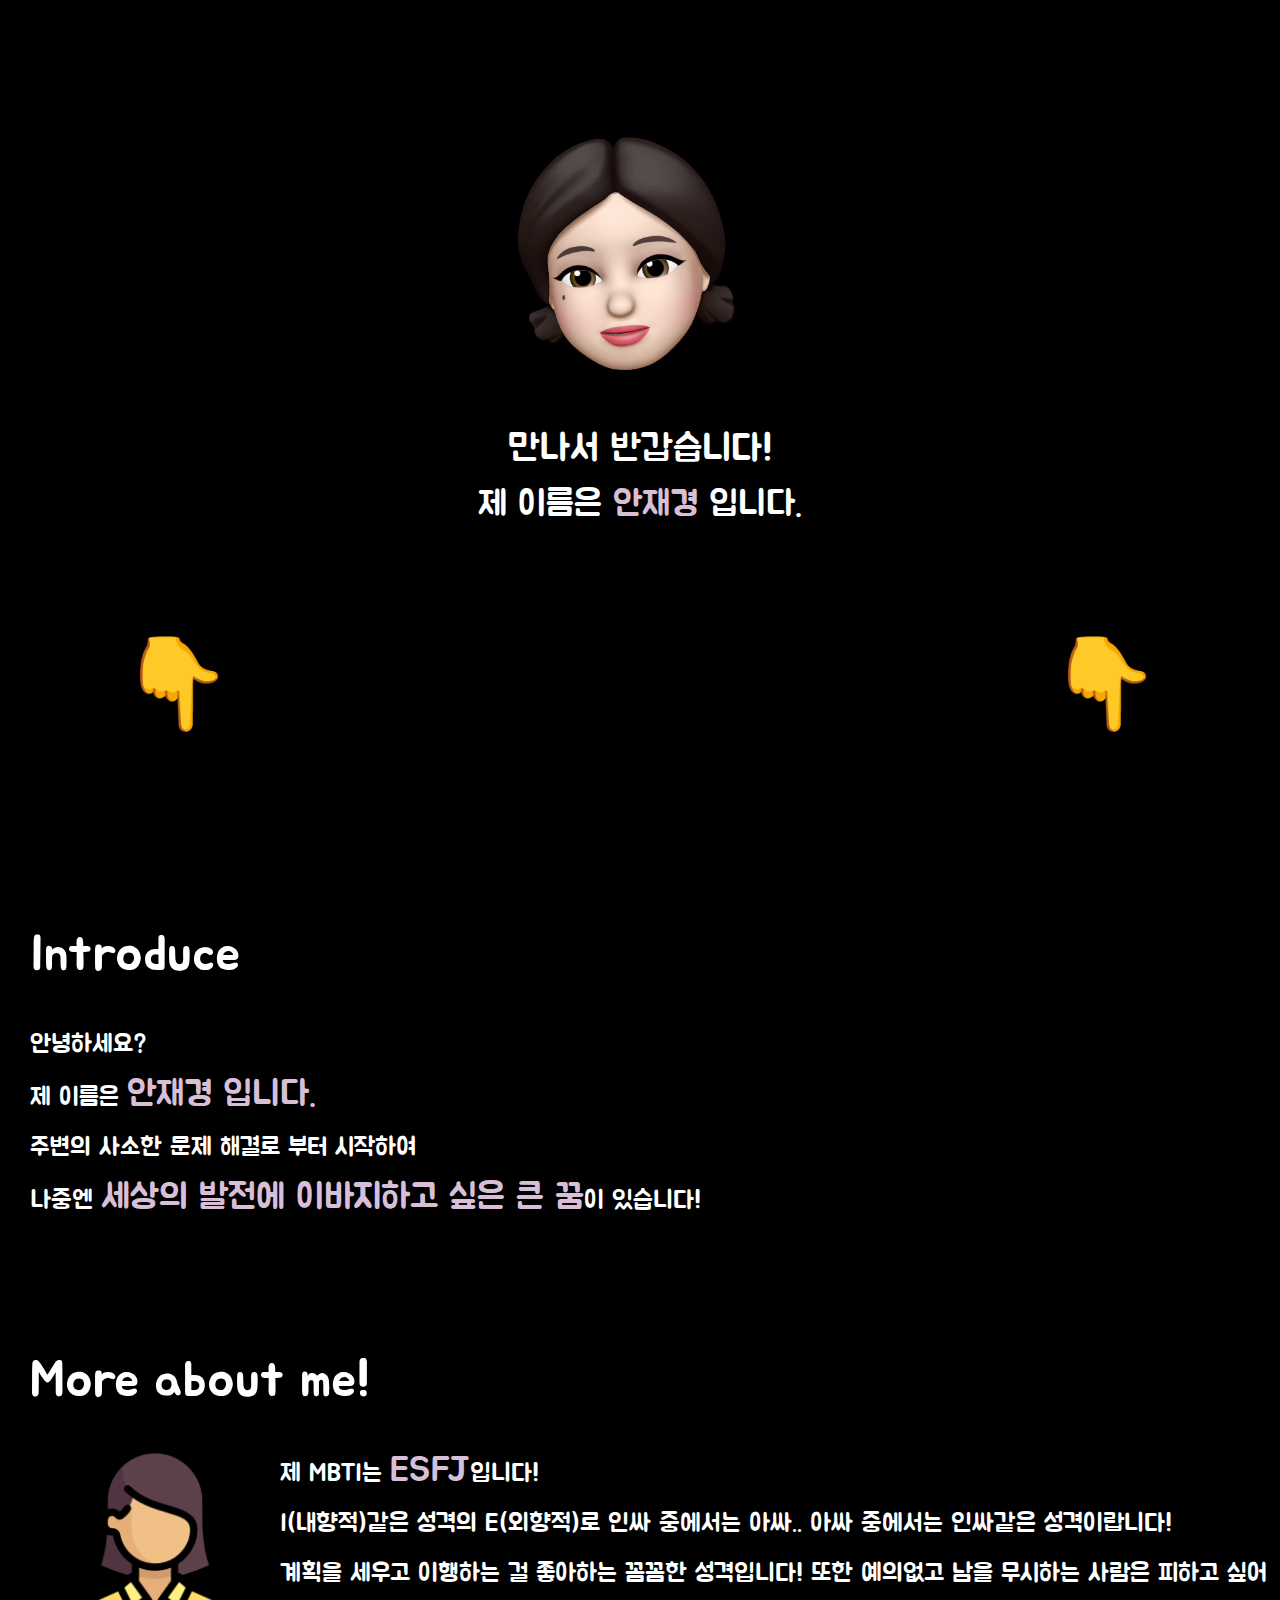
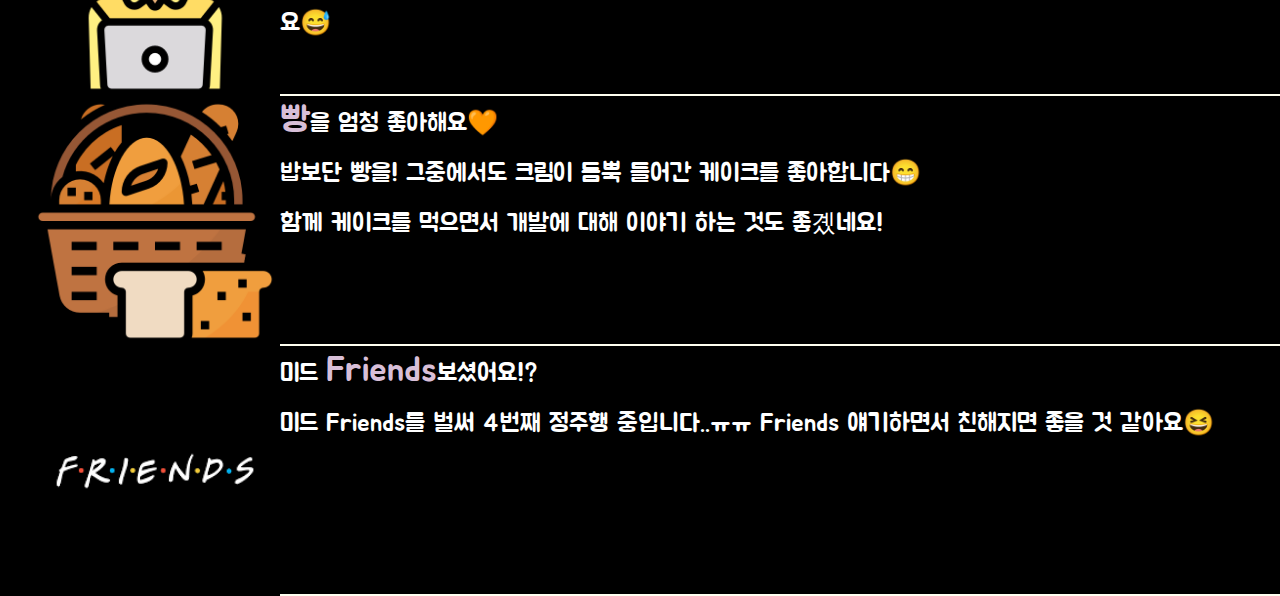
==== index.html @ 080a75d1 "rename index.html and index.css" ====
<!DOCTYPE html>
<html>
<head>
  <link rel="stylesheet" href="styles.css">
  <meta charset="utf-8">
  <meta name="viewport" content="width=device-width">
  <title>Self-introduction</title>
</head>
<body>
  
  <header class="header-main">
    <video id="video" src="image/mevideo.mp4" autoplay muted></video>    
    <div id="welcome-header__title">만나서 반갑습니다!</div>
    <div id="welcome-header__text">제 이름은 <span class="text-highlight">안재경</span> 입니다.</div>
    <div id="arrow">👇 👇</div>
  </header>


  <main>
    <h2 class="subject">Introduce</h2>

    <p>안녕하세요?<br>
    제 이름은 <span class="text-highlight">안재경</sapn> 입니다.</p>

    <p class="introduce">주변의 사소한 문제 해결로 부터 시작하여<br>
    나중엔 <span class="text-highlight">세상의 발전에 이바지하고 싶은 큰 꿈</span>이 있습니다!</p>

    <h2 class="subject">More about me!</h2>
    <span id ="more">
      <img src="image/employee.png" class="imgs">
      <span class="more-text">제 MBTI는 <span class="text-highlight">ESFJ</span>입니다!<br>
      I(내향적)같은 성격의 E(외향적)로 인싸 중에서는 아싸.. 아싸 중에서는 인싸같은 성격이랍니다!<br>
      계획을 세우고 이행하는 걸 좋아하는 꼼꼼한 성격입니다! 또한 예의없고 남을 무시하는 사람은 피하고 싶어요😅</span>
      <br>
      <img src="image/bakery.png" class="imgs">
      <span class="more-text"><span class="text-highlight">빵</span>을 엄청 좋아해요🧡 <br>
      밥보단 빵을! 그중에서도 크림이 듬뿍 들어간 케이크를 좋아합니다😁<br>
      함께 케이크를 먹으면서 개발에 대해 이야기 하는 것도 좋곘네요!</span>
      <br>
      <img src="image/friends.png" class="imgs">
      <span class="more-text"> 미드 <span class="text-highlight">Friends</span>보셨어요!?<br>
      미드 Friends를 벌써 4번째 정주행 중입니다..ㅠㅠ Friends 얘기하면서 친해지면 좋을 것 같아요😆</span>
    </span>
  </main>
</body>
</html>
---- styles.css ----
@import url('https://fonts.googleapis.com/css2?family=Jua&family=Nanum+Pen+Script&display=swap');
@import "reset.css";
@import "index.css";
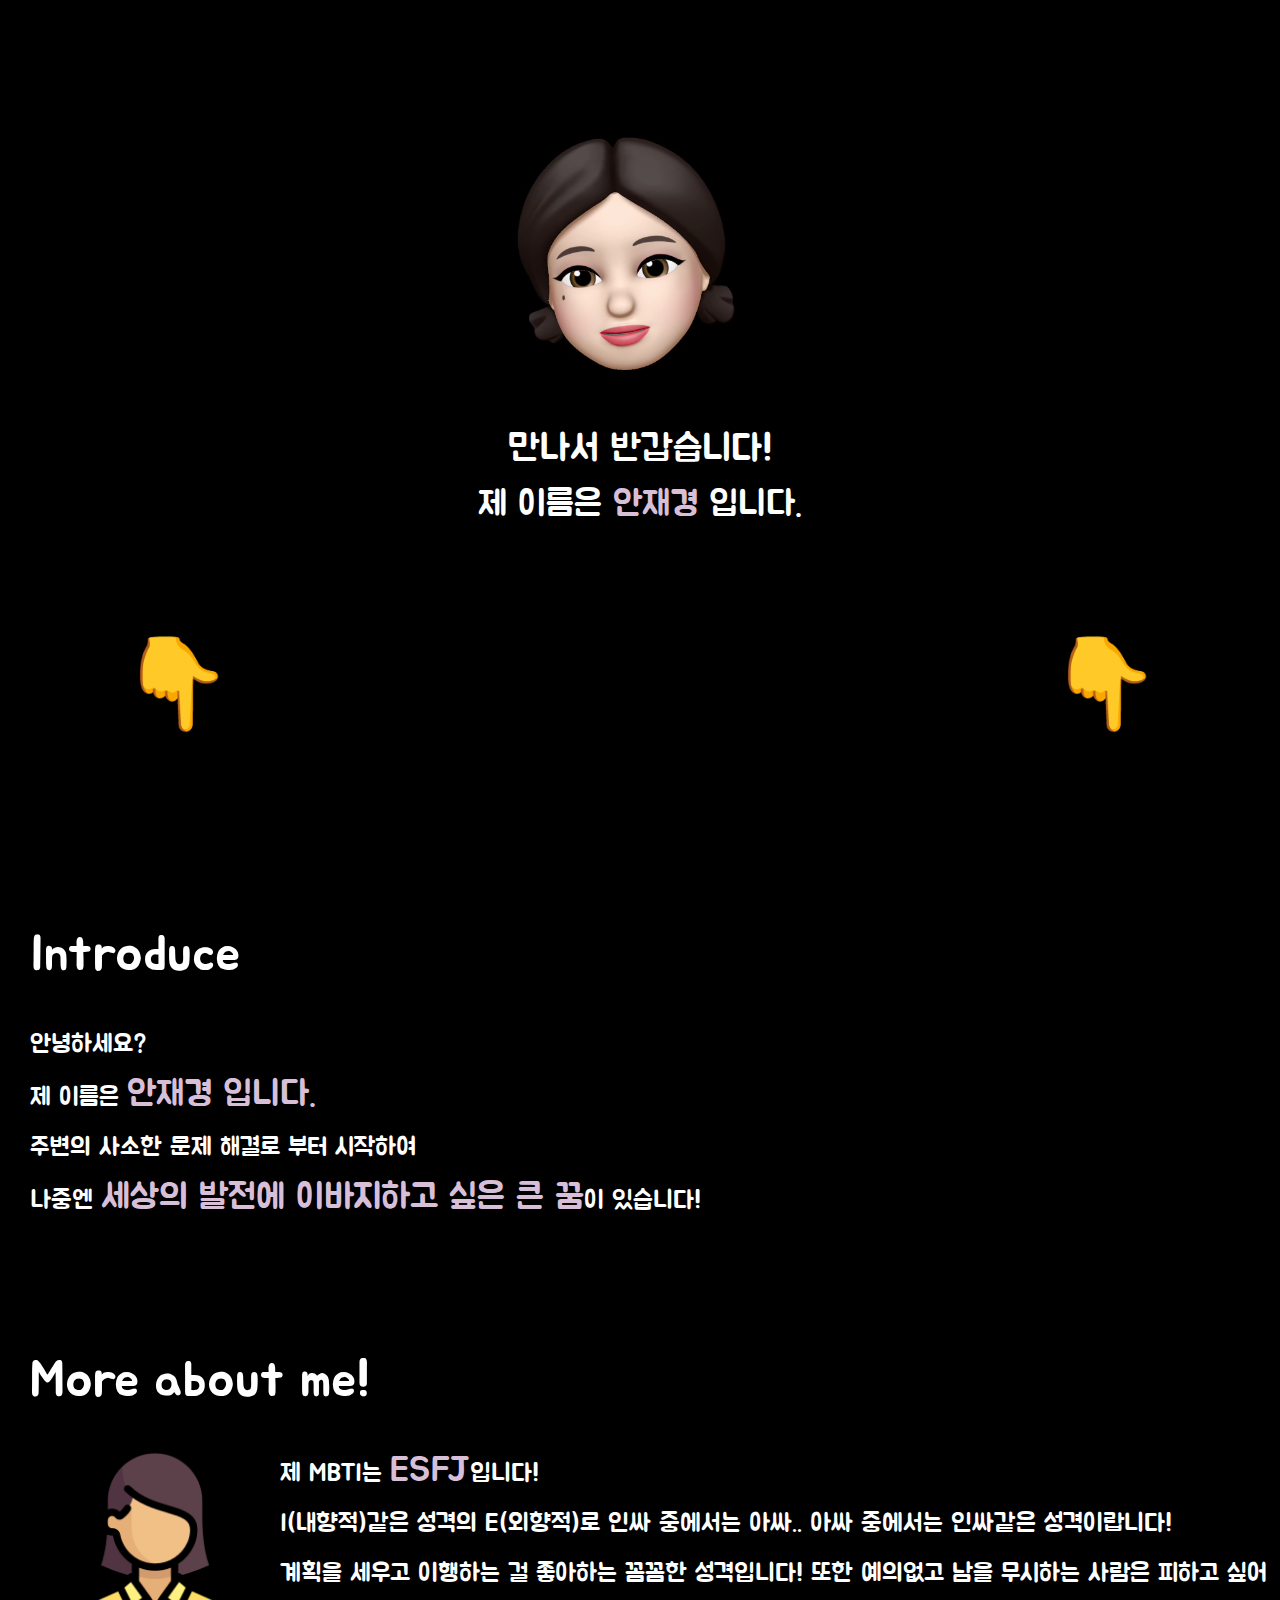
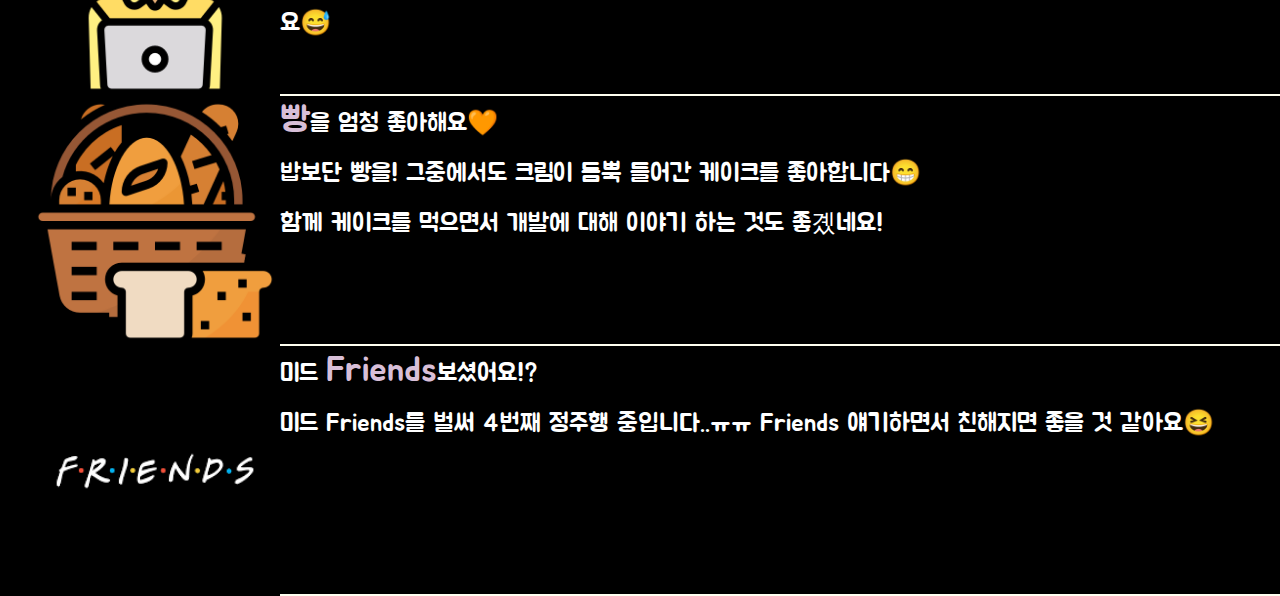
==== commit 889a65c0: "Create css folder" ====
--- a/index.html
+++ b/index.html
@@ -1,7 +1,7 @@
 <!DOCTYPE html>
 <html>
 <head>
-  <link rel="stylesheet" href="styles.css">
+  <link rel="stylesheet" href="css/styles.css">
   <meta charset="utf-8">
   <meta name="viewport" content="width=device-width">
   <title>Self-introduction</title>
--- a/css/styles.css
+++ b/css/styles.css
@@ -0,0 +1,4 @@
+@import url('https://fonts.googleapis.com/css2?family=Jua&family=Nanum+Pen+Script&display=swap');
+@import "reset.css";
+@import "index.css";
+
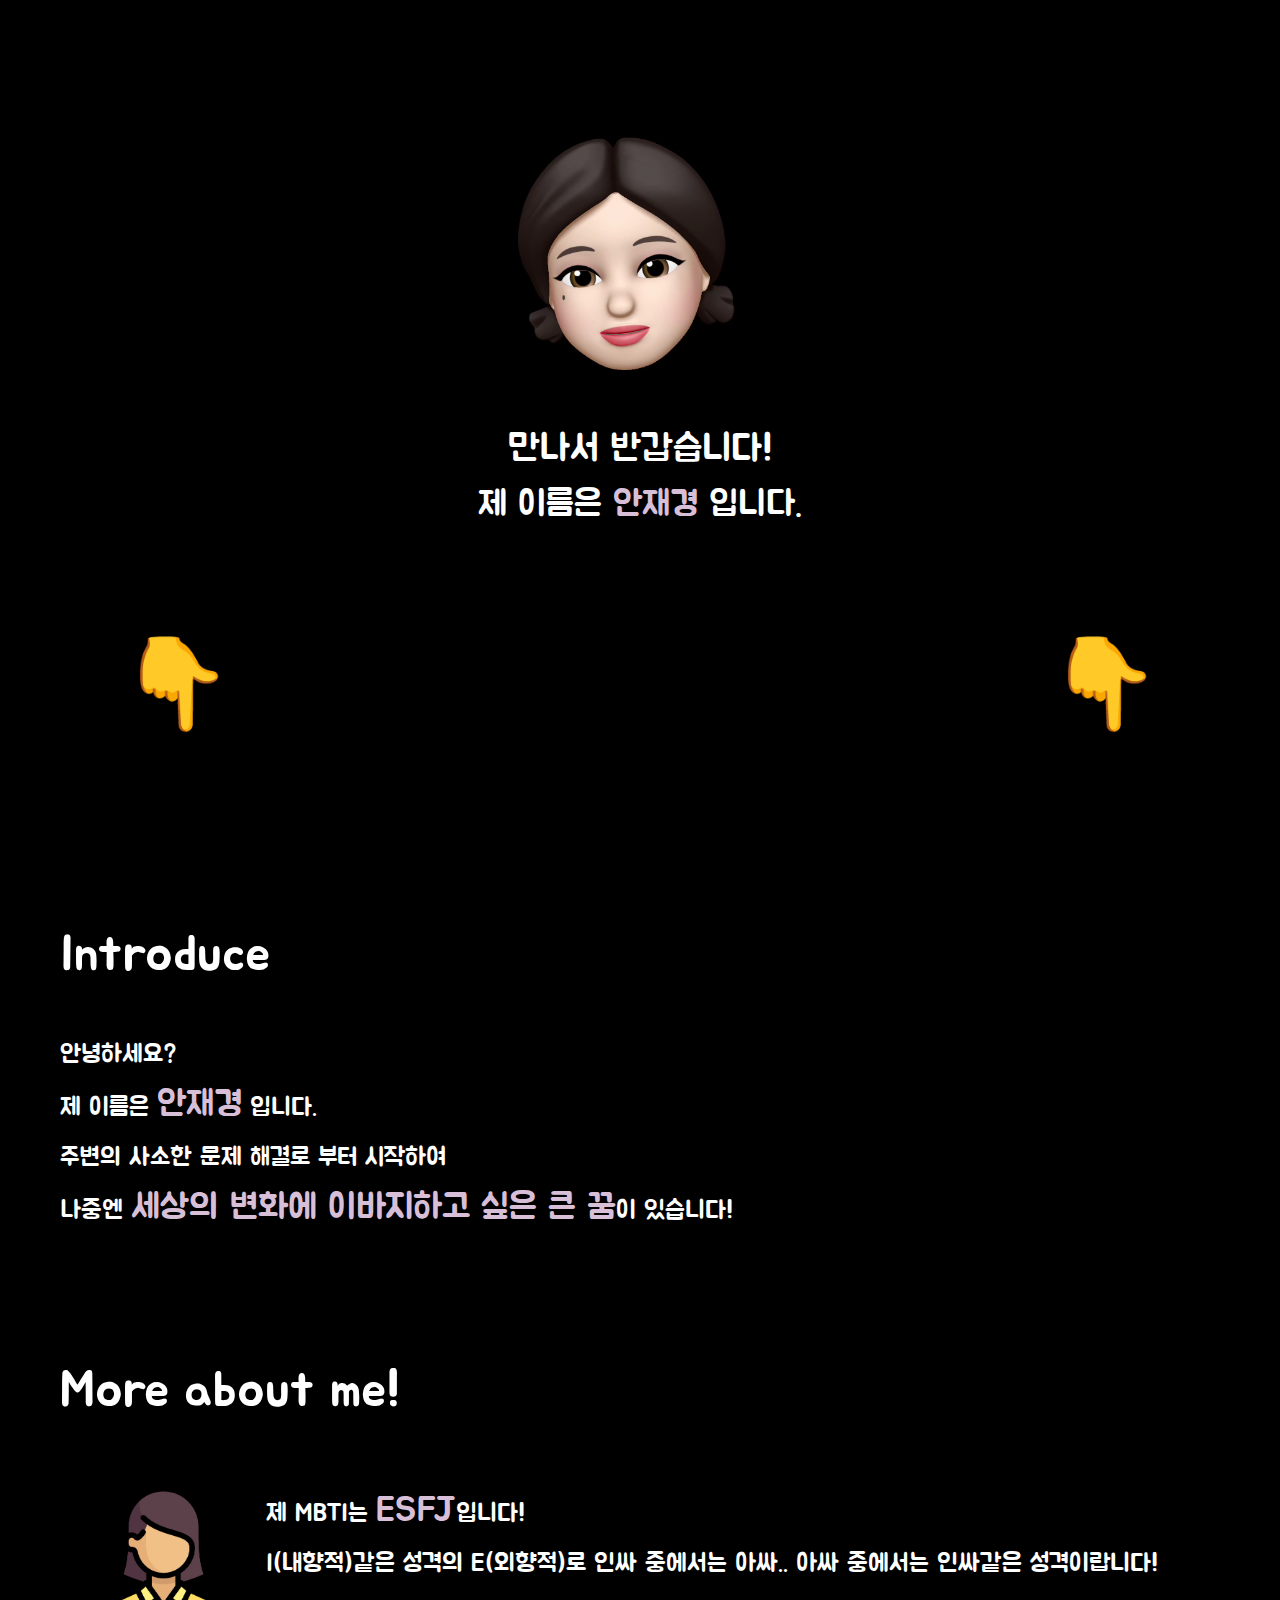
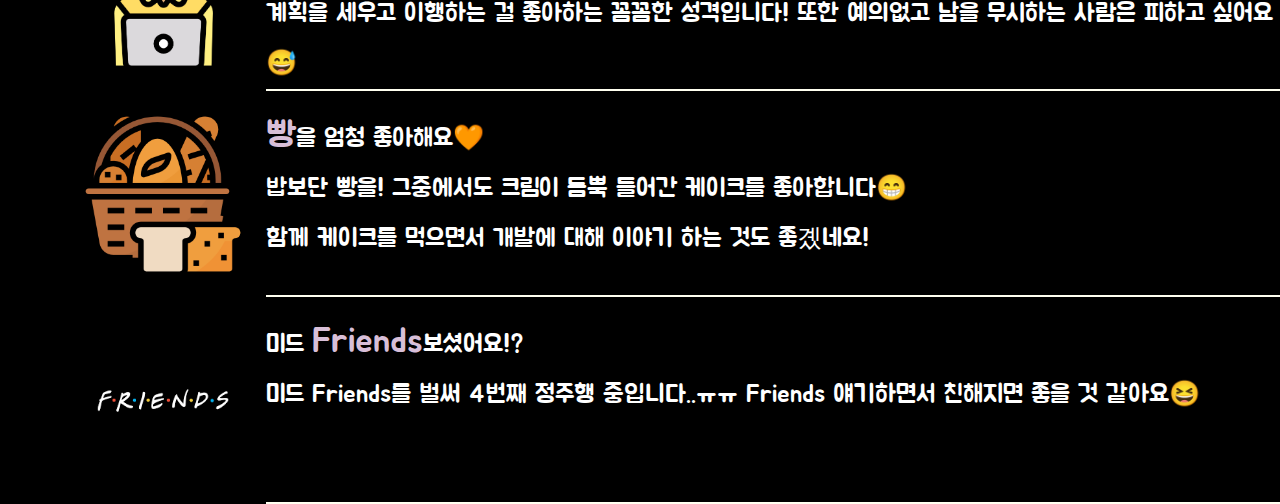
==== commit d0355b2d: "Fix margin of image" ====
--- a/index.html
+++ b/index.html
@@ -20,10 +20,10 @@
     <h2 class="subject">Introduce</h2>
 
     <p>안녕하세요?<br>
-    제 이름은 <span class="text-highlight">안재경</sapn> 입니다.</p>
+    제 이름은 <span class="text-highlight">안재경</span> 입니다.</p>
 
     <p class="introduce">주변의 사소한 문제 해결로 부터 시작하여<br>
-    나중엔 <span class="text-highlight">세상의 발전에 이바지하고 싶은 큰 꿈</span>이 있습니다!</p>
+    나중엔 <span class="text-highlight">세상의 변화에 이바지하고 싶은 큰 꿈</span>이 있습니다!</p>
 
     <h2 class="subject">More about me!</h2>
     <span id ="more">
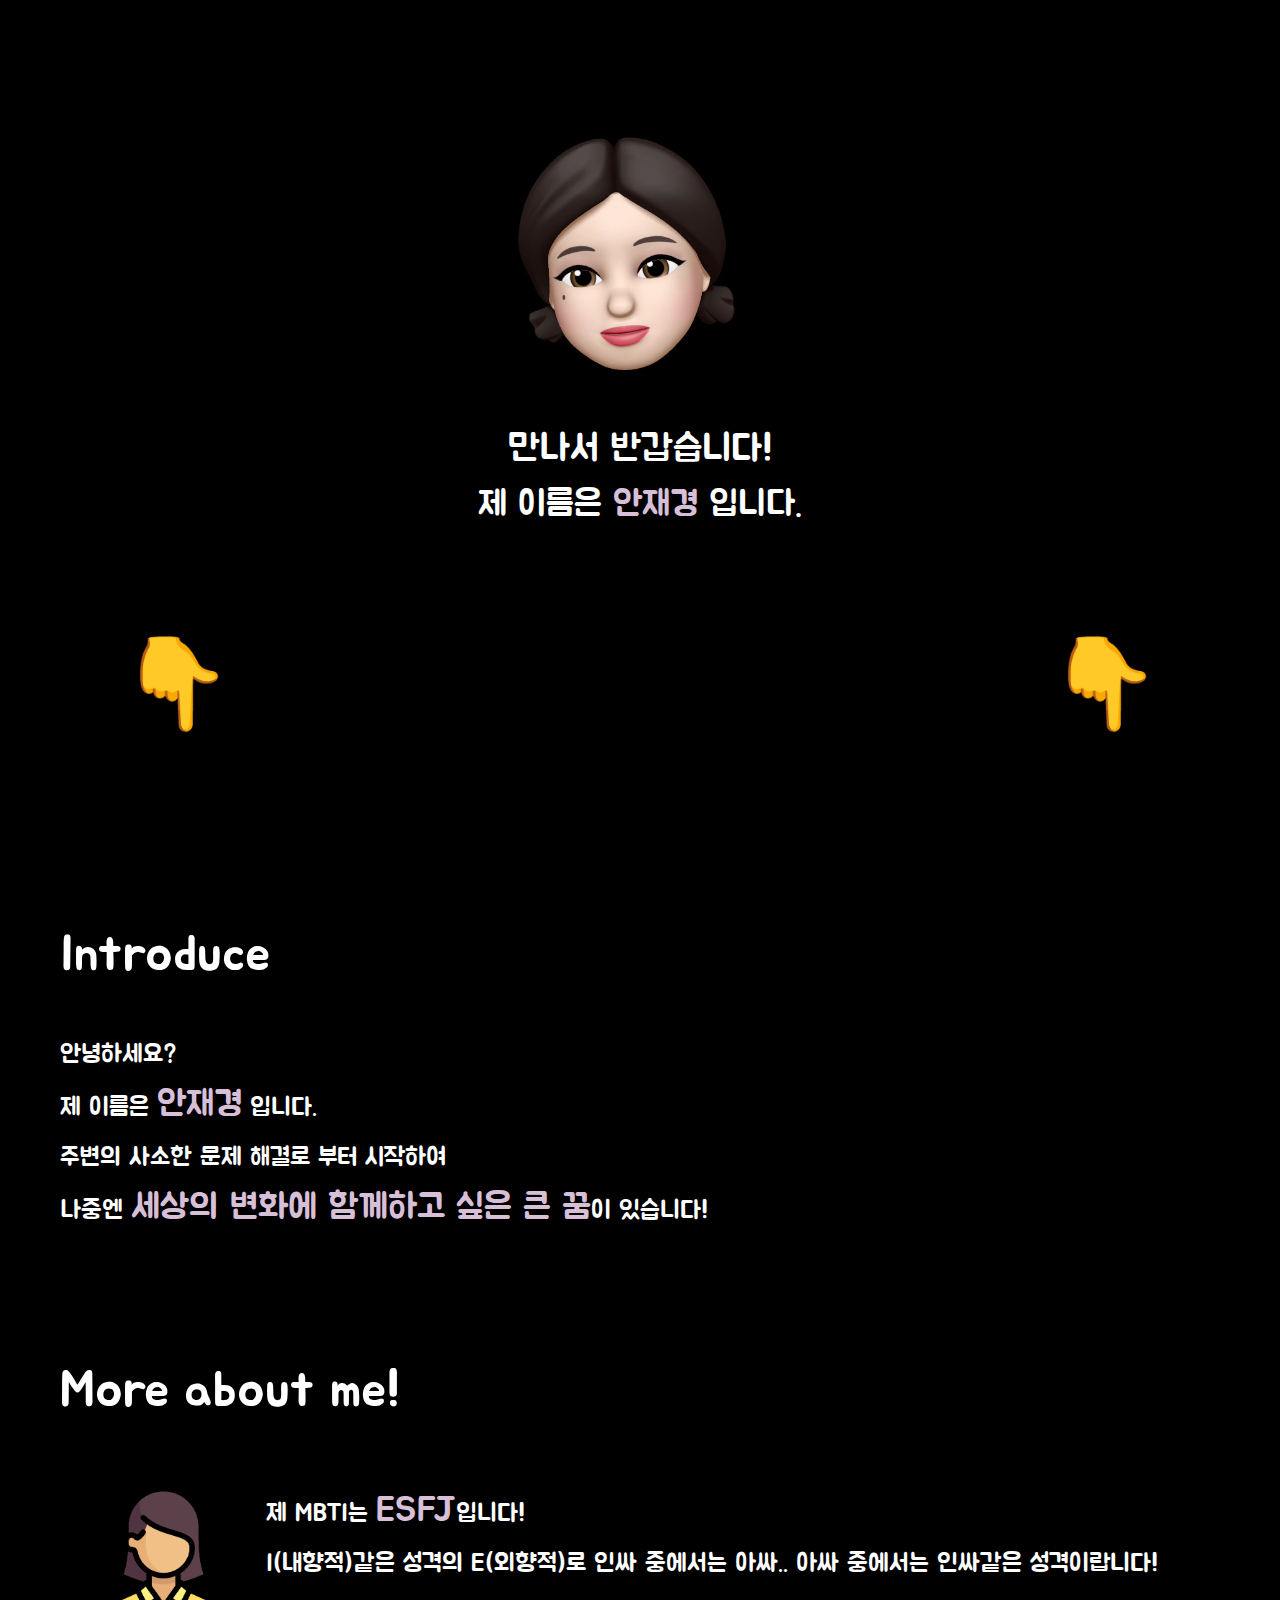
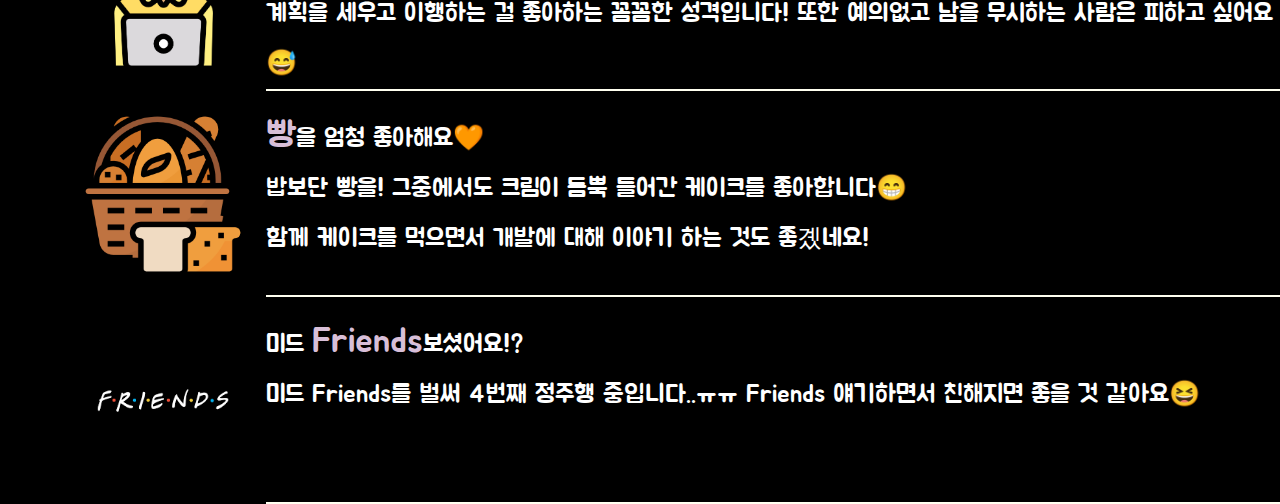
==== commit f3b88101: "fix sentence" ====
--- a/index.html
+++ b/index.html
@@ -23,7 +23,7 @@
     제 이름은 <span class="text-highlight">안재경</span> 입니다.</p>
 
     <p class="introduce">주변의 사소한 문제 해결로 부터 시작하여<br>
-    나중엔 <span class="text-highlight">세상의 변화에 이바지하고 싶은 큰 꿈</span>이 있습니다!</p>
+    나중엔 <span class="text-highlight">세상의 변화에 함께하고 싶은 큰 꿈</span>이 있습니다!</p>
 
     <h2 class="subject">More about me!</h2>
     <span id ="more">
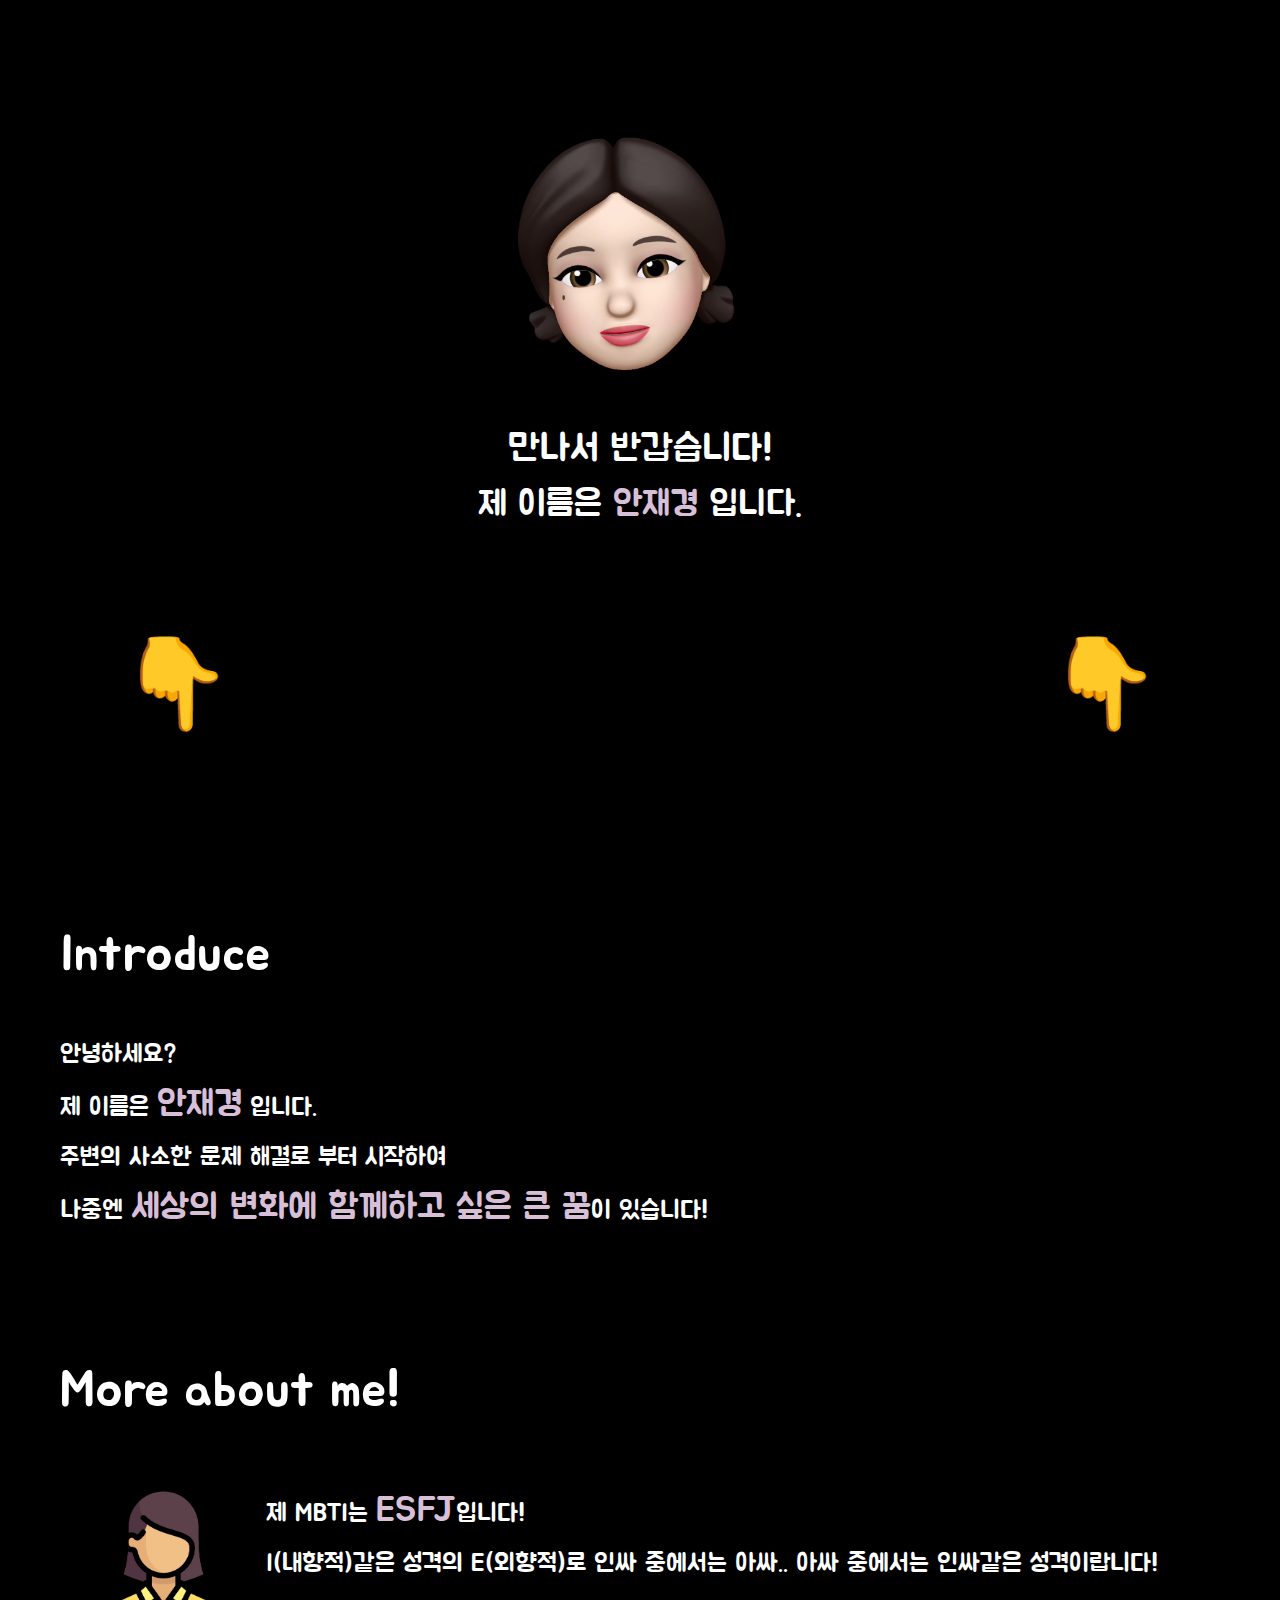
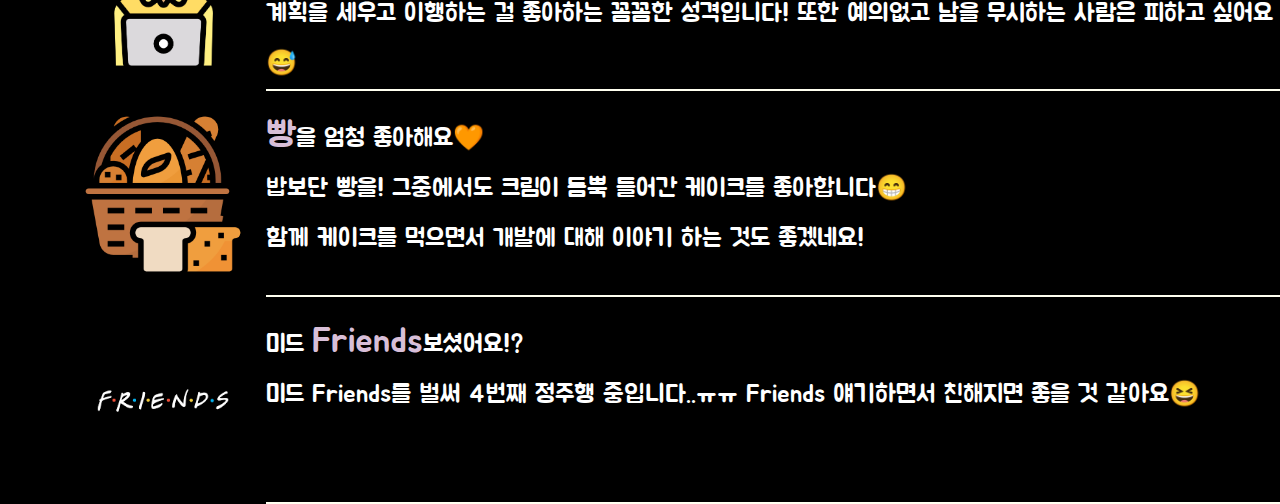
==== commit bb51d993: "modify index.html" ====
--- a/index.html
+++ b/index.html
@@ -35,7 +35,7 @@
       <img src="image/bakery.png" class="imgs">
       <span class="more-text"><span class="text-highlight">빵</span>을 엄청 좋아해요🧡 <br>
       밥보단 빵을! 그중에서도 크림이 듬뿍 들어간 케이크를 좋아합니다😁<br>
-      함께 케이크를 먹으면서 개발에 대해 이야기 하는 것도 좋곘네요!</span>
+      함께 케이크를 먹으면서 개발에 대해 이야기 하는 것도 좋겠네요!</span>
       <br>
       <img src="image/friends.png" class="imgs">
       <span class="more-text"> 미드 <span class="text-highlight">Friends</span>보셨어요!?<br>
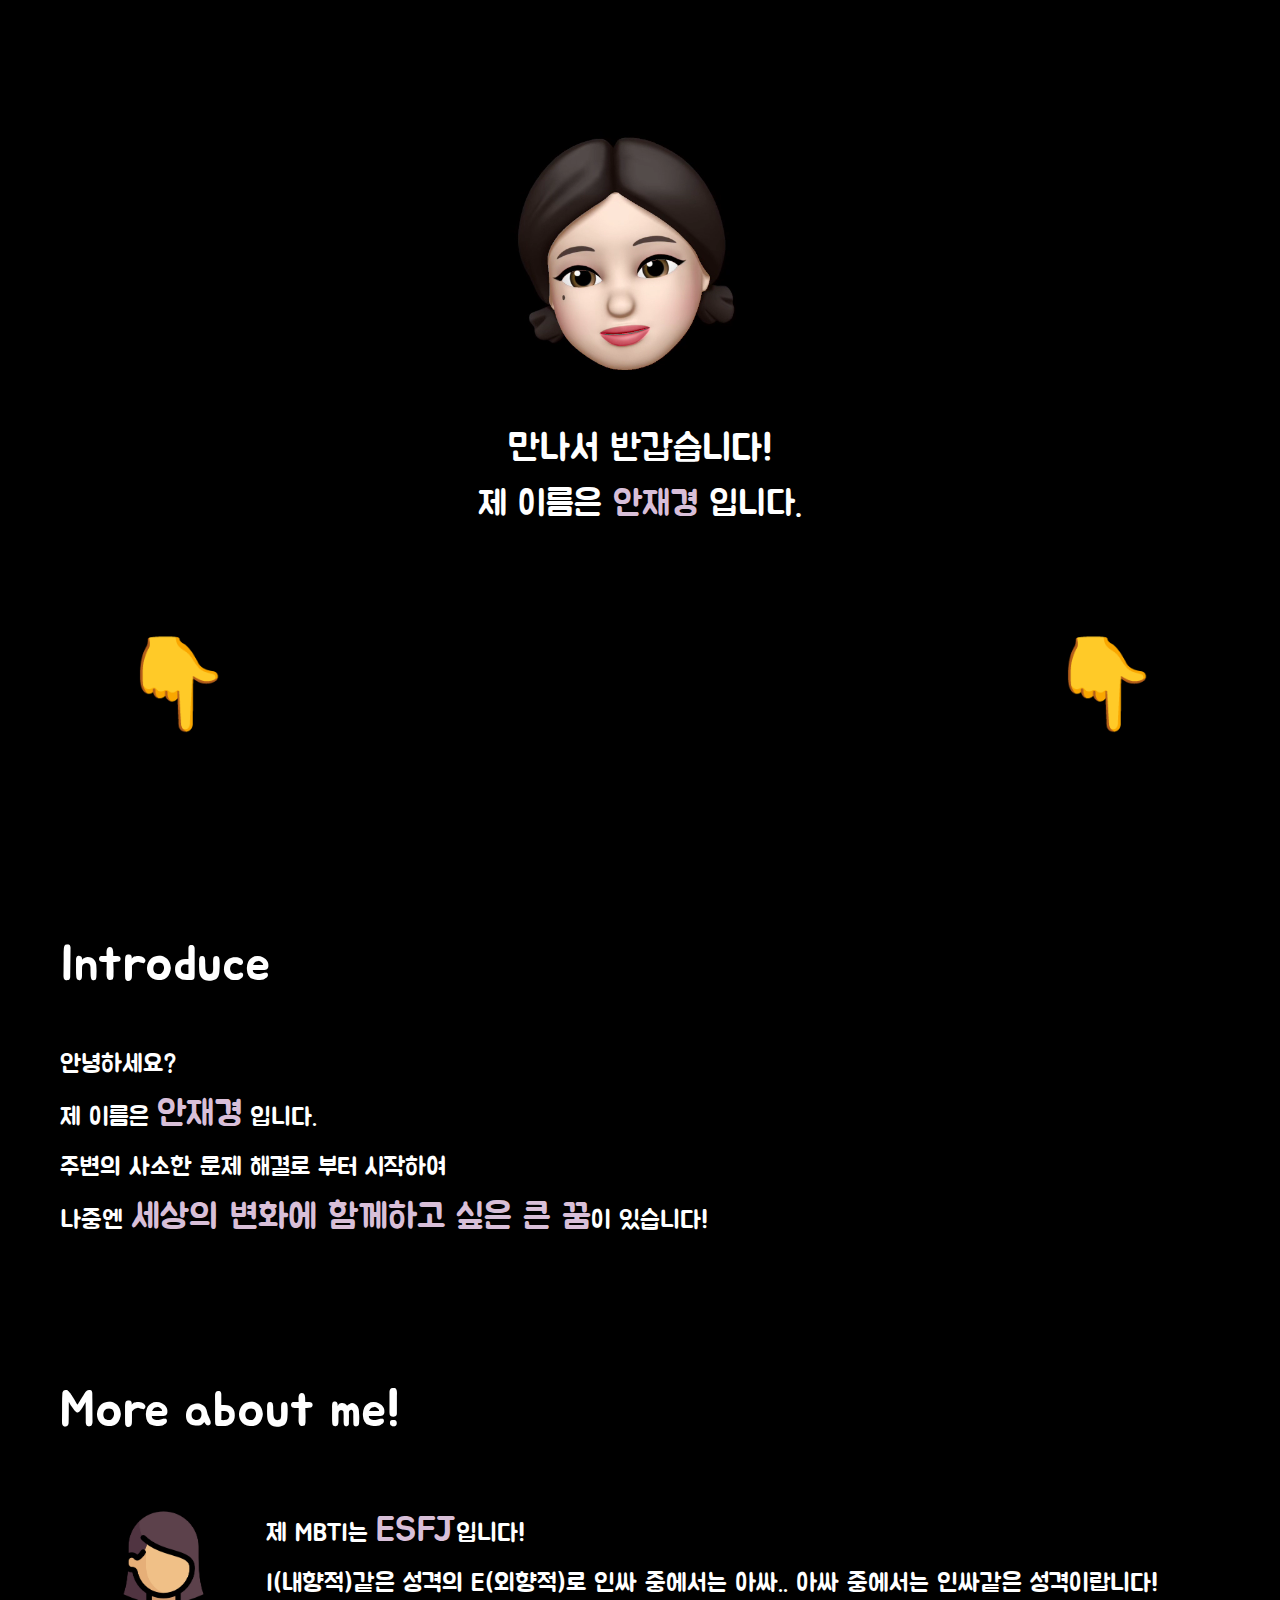
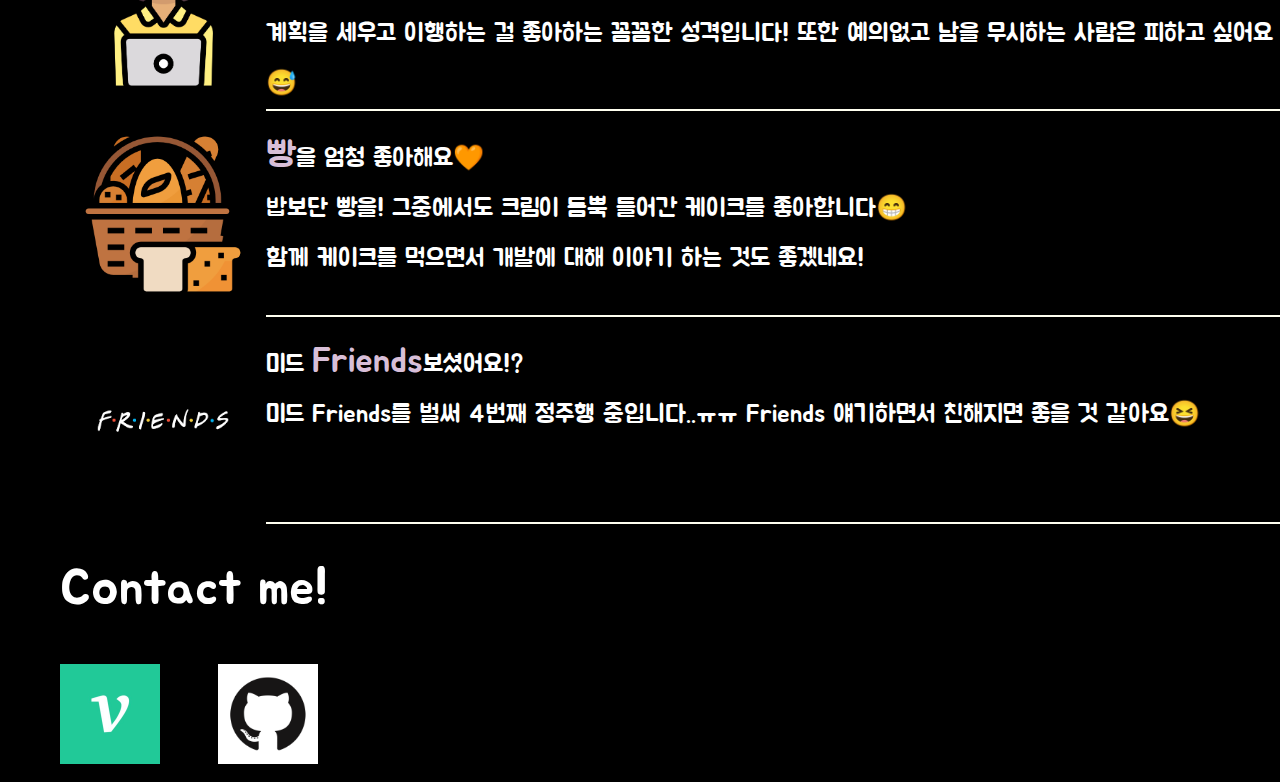
==== commit f4501071: "Add blog and github address" ====
--- a/index.html
+++ b/index.html
@@ -27,20 +27,33 @@
 
     <h2 class="subject">More about me!</h2>
     <span id ="more">
-      <img src="image/employee.png" class="imgs">
+      <img src="image/employee.png" class="more-img">
       <span class="more-text">제 MBTI는 <span class="text-highlight">ESFJ</span>입니다!<br>
       I(내향적)같은 성격의 E(외향적)로 인싸 중에서는 아싸.. 아싸 중에서는 인싸같은 성격이랍니다!<br>
       계획을 세우고 이행하는 걸 좋아하는 꼼꼼한 성격입니다! 또한 예의없고 남을 무시하는 사람은 피하고 싶어요😅</span>
       <br>
-      <img src="image/bakery.png" class="imgs">
+      <img src="image/bakery.png" class="more-img">
       <span class="more-text"><span class="text-highlight">빵</span>을 엄청 좋아해요🧡 <br>
       밥보단 빵을! 그중에서도 크림이 듬뿍 들어간 케이크를 좋아합니다😁<br>
       함께 케이크를 먹으면서 개발에 대해 이야기 하는 것도 좋겠네요!</span>
       <br>
-      <img src="image/friends.png" class="imgs">
+      <img src="image/friends.png" class="more-img">
       <span class="more-text"> 미드 <span class="text-highlight">Friends</span>보셨어요!?<br>
       미드 Friends를 벌써 4번째 정주행 중입니다..ㅠㅠ Friends 얘기하면서 친해지면 좋을 것 같아요😆</span>
     </span>
+
+    <h2 class="subject">Contact me!</h2>
+
+    <span >
+      <a href="https://velog.io/@anjaekk" target="_blank">
+        <img src="image/velog.jpeg" alt="이미지를 누르면 연결됩니다." class="contact-image">
+      </a>
+      <a href="https://github.com/anjaekk" target="_blank">
+        <img src="image/github.png" alt="이미지를 누르면 연결됩니다." class="contact-image">
+      </a>
+    </span>
+
   </main>
+
 </body>
 </html>